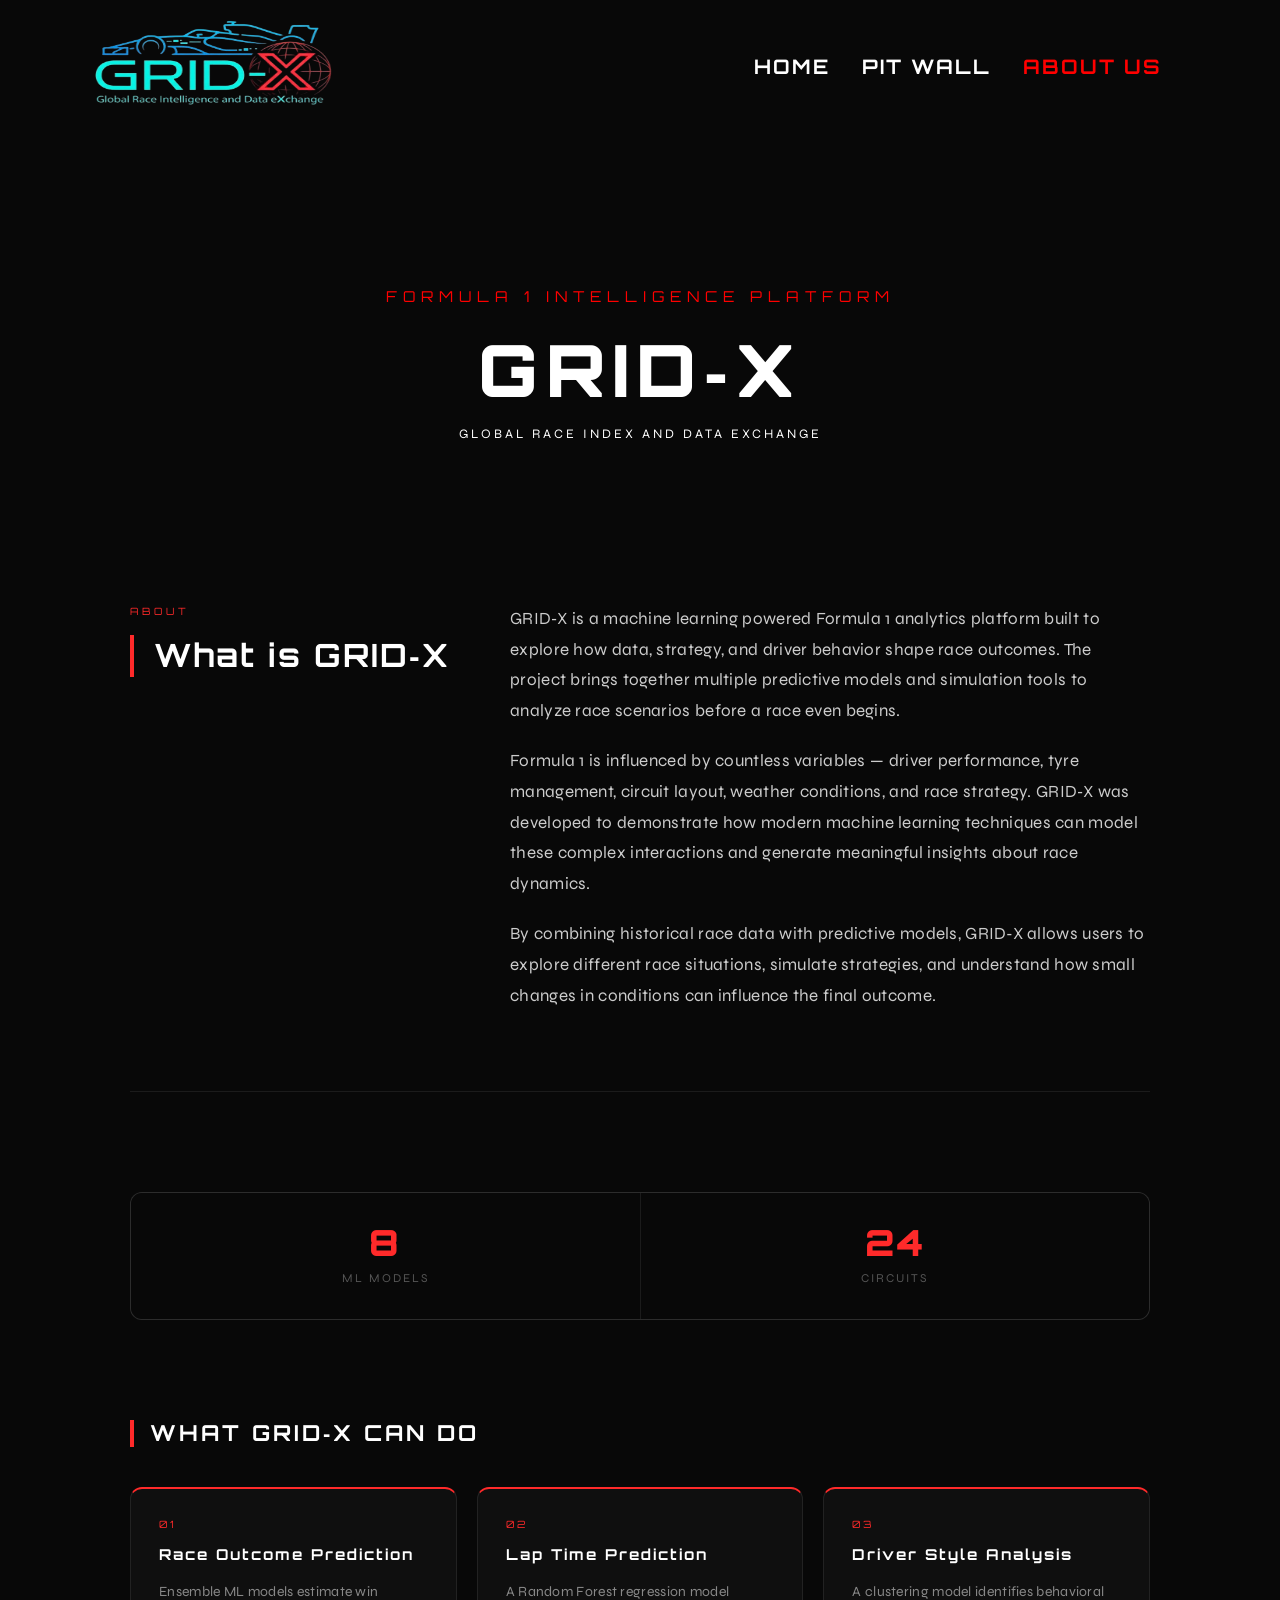
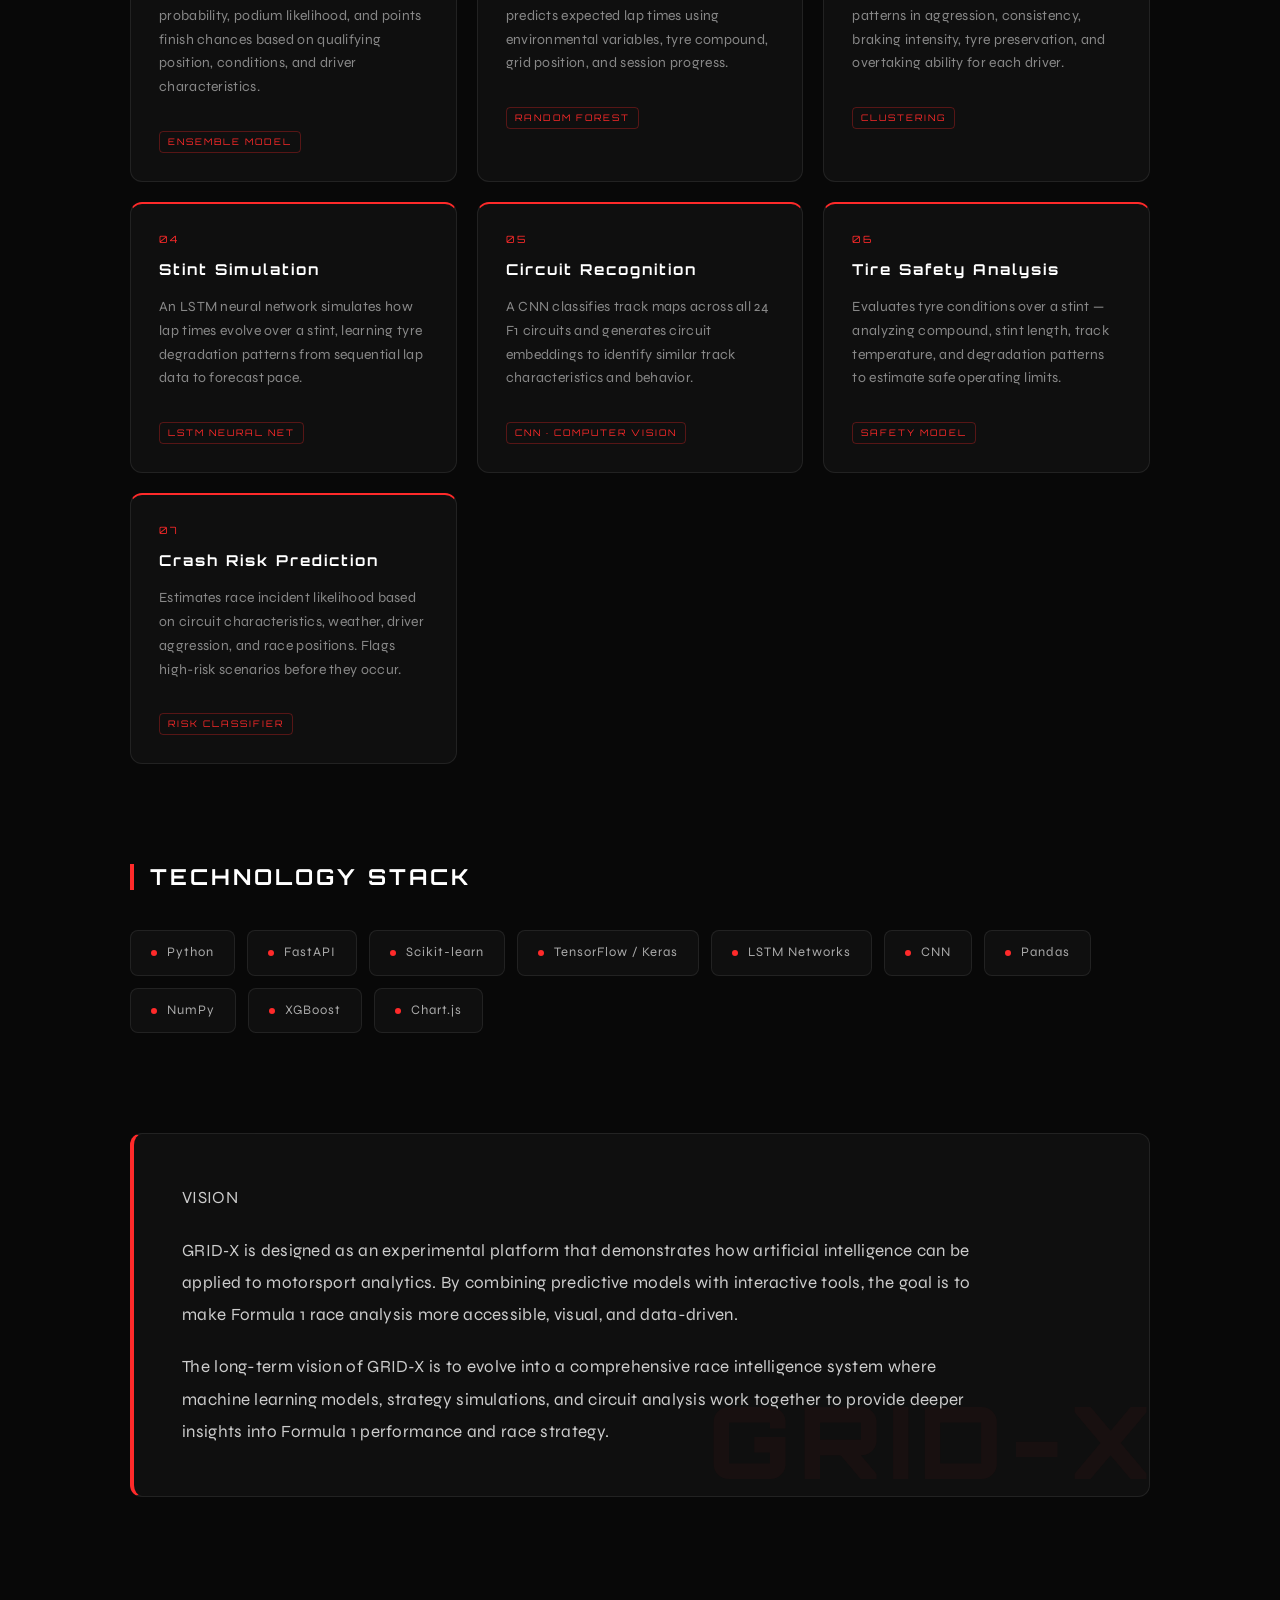
==== frontend/About_us.html @ c6104959 "GRID-X initial commit" ====
<!DOCTYPE html>
<html lang="en">
<head>
    <meta charset="UTF-8">
    <meta name="viewport" content="width=device-width, initial-scale=1.0">
    <title>About — GRID-X</title>
    <link href="https://cdn.jsdelivr.net/npm/bootstrap@5.3.0/dist/css/bootstrap.min.css" rel="stylesheet">
    <script src="https://cdn.jsdelivr.net/npm/bootstrap@5.3.0/dist/js/bootstrap.bundle.min.js"></script>
    <link href="https://fonts.googleapis.com/css2?family=Orbitron:wght@400;700;900&family=Syne:wght@400;500;600;700&display=swap" rel="stylesheet">
    <style>
        * { margin: 0; padding: 0; box-sizing: border-box; }

        :root {
            --red:     #ff2a2a;
            --bg:      #080808;
            --surface: rgba(255,255,255,0.03);
            --border:  rgba(255,255,255,0.08);
            --text:    #cccccc;
            --muted:   #555555;
            --white:   #ffffff;
        }

        body {
            background: var(--bg);
            color: var(--text);
            font-family: 'Syne', sans-serif;
            min-height: 100vh;
            overflow-x: hidden;
        }

        /* ===== NAVBAR ===== */
        .navbar {
    position: relative;
    z-index: 10;
    background:transparent !important;
    backdrop-filter:none;
    border-bottom: none;
}

.navbar-nav .nav-link {
    font-family: 'Orbitron', sans-serif !important;
    font-size: 20px !important;
    font-weight: 700 !important;
    letter-spacing: 2px;
    text-transform: uppercase;
    padding: 8px 16px !important;
}
.navbar-toggler {
    border-color: rgba(0, 0, 0, 0.3) !important;
}

.navbar-toggler-icon {
    background-image: url("data:image/svg+xml,%3csvg xmlns='http://www.w3.org/2000/svg' viewBox='0 0 30 30'%3e%3cpath stroke='rgba%28255%2C42%2C42%2C1%29' stroke-width='2' d='M4 7h22M4 15h22M4 23h22'/%3e%3c/svg%3e") !important;
}
.navbar-collapse {
    background:transparent;
    padding: 12px 20px;
    border-radius: 8px;
    margin-top: 8px;
}

.navbar-nav .nav-link.active   { color: #ff0000 !important; }
.navbar-nav .nav-link.inactive { color: #ffffff !important; }
.navbar-nav .nav-link:hover    { color: #5c5c5c !important; }
        /* ===== HERO ===== */
        .hero {
            position: relative;
            padding: 160px 20px 80px;
            display: flex;
            align-items: center;
            justify-content: center;
            overflow: hidden;
        }

        .hero-video {
            position: absolute;
            inset: 0;
            width: 100%;
            height: 100%;
            object-fit: cover;
            z-index: 0;
            opacity: 0.35;
        }

        .hero-overlay {
            position: absolute;
            inset: 0;
            background: linear-gradient(to bottom, rgba(8,8,8,0.3) 0%, rgba(8,8,8,0.5) 60%, rgba(8,8,8,1) 100%);
            z-index: 1;
        }

        .hero-content {
            position: relative;
            z-index: 2;
            text-align: center;
            padding: 0 40px;
        }

        .hero-tag {
            font-family: 'Orbitron', sans-serif;
            font-size: 15px;
            letter-spacing: 6px;
            color: #ff0000;
            text-transform: uppercase;
            margin-bottom: 24px;
            opacity: 0;
            animation: fadeUp 0.8s ease forwards 0.2s;
        }

        .hero-title {
            font-family: 'Orbitron', sans-serif;
            font-size: clamp(36px, 6vw, 72px);
            font-weight: 900;
            color: #ffffff;
            letter-spacing: 8px;
            text-transform: uppercase;
            line-height: 1;
            white-space: nowrap;
            opacity: 0;
            animation: fadeUp 0.8s ease forwards 0.4s;
        }

        .hero-line {
    font-family: 'Syne', sans-serif;
    font-size: 13px;
    color: #ffffff;
    letter-spacing: 3px;
    text-transform: uppercase;
    margin-top: 20px;
    white-space: nowrap;
    opacity: 0;
    animation: fadeUp 0.8s ease forwards 0.8s;
}

        /* ===== MAIN CONTENT ===== */
        .content {
            max-width: 1100px;
            margin: 0 auto;
            padding: 80px 40px 120px;
        }

        /* ===== INTRO ===== */
        .intro {
            display: grid;
            grid-template-columns: 1fr 2fr;
            gap: 60px;
            align-items: start;
            margin-bottom: 100px;
            padding-bottom: 80px;
            border-bottom: 1px solid var(--border);
        }

        .intro-label {
            font-family: 'Orbitron', sans-serif;
            font-size: 10px;
            letter-spacing: 4px;
            color: var(--red);
            text-transform: uppercase;
            margin-bottom: 16px;
        }

        .intro-heading {
            font-family: 'Orbitron', sans-serif;
            font-size: 32px;
            font-weight: 700;
            color: var(--white);
            letter-spacing: 2px;
            line-height: 1.3;
            border-left: 4px solid var(--red);
            padding-left: 20px;
        }

        .intro-body p {
            font-family: 'Syne', sans-serif;
            font-size: 17px;
            line-height: 1.8;
            color: var(--text);
            margin-bottom: 20px;
            letter-spacing: 0.3px;
        }

        .intro-body p:last-child { margin-bottom: 0; }

        /* ===== SECTION TITLE ===== */
        .section-title {
            font-family: 'Orbitron', sans-serif;
            font-size: 22px;
            font-weight: 700;
            color: var(--white);
            letter-spacing: 3px;
            text-transform: uppercase;
            border-left: 4px solid var(--red);
            padding-left: 16px;
            margin-bottom: 40px;
        }

        /* ===== MODULE CARDS ===== */
        .modules { margin-bottom: 100px; }

        .modules-grid {
            display: grid;
            grid-template-columns: repeat(auto-fill, minmax(300px, 1fr));
            gap: 20px;
        }

        .module-card {
            background: var(--surface);
            border: 1px solid var(--border);
            border-top: 2px solid var(--red);
            border-radius: 12px;
            padding: 28px;
            transition: 0.25s ease;
            position: relative;
            overflow: hidden;
        }

        .module-card::before {
            content: '';
            position: absolute;
            top: 0; left: 0;
            width: 100%; height: 100%;
            background: linear-gradient(135deg, rgba(255,42,42,0.04) 0%, transparent 60%);
            opacity: 0;
            transition: 0.25s ease;
        }

        .module-card:hover { border-color: rgba(255,255,255,0.15); transform: translateY(-4px); }
        .module-card:hover::before { opacity: 1; }

        .module-number {
            font-family: 'Orbitron', sans-serif;
            font-size: 10px;
            letter-spacing: 3px;
            color: var(--red);
            margin-bottom: 12px;
        }

        .module-name {
            font-family: 'Orbitron', sans-serif;
            font-size: 15px;
            font-weight: 700;
            color: var(--white);
            letter-spacing: 2px;
            margin-bottom: 14px;
        }

        .module-desc {
            font-family: 'Syne', sans-serif;
            font-size: 14px;
            line-height: 1.7;
            color: #888;
            letter-spacing: 0.3px;
        }

        .module-tag {
            display: inline-block;
            margin-top: 16px;
            font-family: 'Orbitron', sans-serif;
            font-size: 9px;
            letter-spacing: 2px;
            color: var(--red);
            border: 1px solid rgba(255,42,42,0.3);
            border-radius: 4px;
            padding: 3px 8px;
            text-transform: uppercase;
        }

        /* ===== TECH STACK ===== */
        .tech { margin-bottom: 100px; }

        .tech-grid {
            display: flex;
            flex-wrap: wrap;
            gap: 12px;
        }

        .tech-pill {
            background: var(--surface);
            border: 1px solid var(--border);
            border-radius: 8px;
            padding: 12px 20px;
            display: flex;
            align-items: center;
            gap: 10px;
            transition: 0.2s ease;
        }

        .tech-pill:hover {
            border-color: rgba(255,42,42,0.4);
            background: rgba(255,42,42,0.05);
        }

        .tech-dot {
            width: 6px;
            height: 6px;
            border-radius: 50%;
            background: var(--red);
            flex-shrink: 0;
        }

        .tech-pill span {
            font-family: 'Syne', sans-serif;
            font-size: 13px;
            letter-spacing: 1px;
            color: #aaa;
        }

        /* ===== VISION ===== */
        .vision {
            background: var(--surface);
            border: 1px solid var(--border);
            border-left: 4px solid var(--red);
            border-radius: 12px;
            padding: 48px;
            position: relative;
            overflow: hidden;
        }

        .vision::after {
            content: 'GRID-X';
            position: absolute;
            right: -10px;
            bottom: -20px;
            font-family: 'Orbitron', sans-serif;
            font-size: 100px;
            font-weight: 900;
            color: rgba(255,42,42,0.04);
            letter-spacing: 8px;
            pointer-events: none;
            user-select: none;
        }

        .vision-label {
            font-family: 'Orbitron', sans-serif;
            font-size: 10px;
            letter-spacing: 4px;
            color: var(--red);
            text-transform: uppercase;
            margin-bottom: 20px;
        }

        .vision p {
            font-family: 'Syne', sans-serif;
            font-size: 17px;
            line-height: 1.9;
            color: var(--text);
            margin-bottom: 20px;
            max-width: 800px;
            letter-spacing: 0.3px;
        }

        .vision p:last-child { margin-bottom: 0; }

        /* ===== STATS ===== */
        .stats {
            display: grid;
            grid-template-columns: repeat(2, 1fr);
            gap: 1px;
            background: var(--border);
            border: 1px solid var(--border);
            border-radius: 12px;
            overflow: hidden;
            margin-bottom: 100px;
        }

        .stat {
            background: var(--bg);
            padding: 32px 24px;
            text-align: center;
        }

        .stat-number {
            font-family: 'Orbitron', sans-serif;
            font-size: 36px;
            font-weight: 900;
            color: var(--red);
            letter-spacing: 2px;
            line-height: 1;
            margin-bottom: 8px;
        }

        .stat-label {
            font-family: 'Syne', sans-serif;
            font-size: 12px;
            letter-spacing: 2px;
            color: var(--muted);
            text-transform: uppercase;
        }

        /* ===== ANIMATIONS ===== */
        @keyframes fadeUp {
            from { opacity: 0; transform: translateY(24px); }
            to   { opacity: 1; transform: translateY(0); }
        }

        /* ===== RESPONSIVE ===== */
        @media (max-width: 900px) {
            .intro { grid-template-columns: 1fr; gap: 32px; }
        }

        @media (max-width: 600px) {
            .content { padding: 60px 24px 80px; }
            .vision { padding: 32px 24px; }
            .hero-title { font-size: 36px; }
        }
        @media (max-width: 768px) {
    .hero { padding: 120px 16px 60px; }
    .hero-tag { font-size: 11px; letter-spacing: 3px; }
    .hero-line { font-size: 11px; letter-spacing: 1px; white-space: normal; text-align: center; }
    .content { padding: 40px 16px 80px; }
    .intro { grid-template-columns: 1fr; gap: 24px; margin-bottom: 60px; }
    .intro-heading { font-size: 22px; }
    .intro-body p { font-size: 15px; }
    .modules-grid { grid-template-columns: 1fr; }
    .vision { padding: 24px 16px; }
    .vision p { font-size: 15px; }
    .navbar-nav .nav-link { font-size: 14px !important; letter-spacing: 1px; }
    .navbar-collapse { background: rgba(0,0,0,0.85); padding: 12px 16px; border-radius: 8px; }
}

@media (max-width: 480px) {
    .hero-title { font-size: 32px; letter-spacing: 4px; }
    .hero-tag { font-size: 9px; letter-spacing: 2px; }
    .section-title { font-size: 16px; letter-spacing: 1px; }
    .intro-heading { font-size: 18px; }
    .stat-number { font-size: 28px; }
    .stat-label { font-size: 10px; }
    .tech-pill { padding: 8px 14px; }
    .tech-pill span { font-size: 11px; }
}

@media (max-width: 360px) {
    .hero-title { font-size: 26px; letter-spacing: 2px; }
    .content { padding: 30px 12px 60px; }
    .module-card { padding: 20px; }
    .module-name { font-size: 13px; }
    .module-desc { font-size: 12px; }
}
    </style>
    <script src="sound.js"></script>
</head>
<body>

    <!-- NAVBAR -->
    <nav class="navbar navbar-expand-lg navbar-light">
        <div class="container">
            <a class="navbar-brand" href="index.html">
                <img src="image_folder/logo for now.jpg" alt="Logo" width="260" height="100">
            </a>
            <button class="navbar-toggler" type="button" data-bs-toggle="collapse" data-bs-target="#navbarNav">
                <span class="navbar-toggler-icon"></span>
            </button>
            <div class="collapse navbar-collapse justify-content-end" id="navbarNav">
                <ul class="navbar-nav">
                    <li class="nav-item"><a class="nav-link inactive" href="index.html">Home</a></li>
                    <li class="nav-item"><a class="nav-link inactive" href="pitwall.html">Pit Wall</a></li>
                    <li class="nav-item"><a class="nav-link active" href="About_us.html">About Us</a></li>
                </ul>
            </div>
        </div>
    </nav>

    <!-- HERO -->
    <section class="hero">
       
        <div class="hero-overlay"></div>
        <div class="hero-content">
            <p class="hero-tag">Formula 1 Intelligence Platform</p>
            <h1 class="hero-title">GRID&#8209;X</h1>
            <div class="hero-line">Global Race Index and Data eXchange</div>
        </div>
    </section>

    <!-- CONTENT -->
    <main class="content">

        <section class="intro">
            <div>
                <p class="intro-label">About</p>
                <h2 class="intro-heading">What is GRID&#8209;X</h2>
            </div>
            <div class="intro-body">
                <p>GRID&#8209;X is a machine learning powered Formula 1 analytics platform built to explore how data, strategy, and driver behavior shape race outcomes. The project brings together multiple predictive models and simulation tools to analyze race scenarios before a race even begins.</p>
                <p>Formula 1 is influenced by countless variables — driver performance, tyre management, circuit layout, weather conditions, and race strategy. GRID&#8209;X was developed to demonstrate how modern machine learning techniques can model these complex interactions and generate meaningful insights about race dynamics.</p>
                <p>By combining historical race data with predictive models, GRID&#8209;X allows users to explore different race situations, simulate strategies, and understand how small changes in conditions can influence the final outcome.</p>
            </div>
        </section>

        <div class="stats">
            <div class="stat">
                <div class="stat-number">8</div>
                <div class="stat-label">ML Models</div>
            </div>
            <div class="stat">
                <div class="stat-number">24</div>
                <div class="stat-label">Circuits</div>
            </div>
        </div>

        <section class="modules">
            <h2 class="section-title">What GRID&#8209;X Can Do</h2>
            <div class="modules-grid">
                <div class="module-card">
                    <div class="module-number">01</div>
                    <div class="module-name">Race Outcome Prediction</div>
                    <p class="module-desc">Ensemble ML models estimate win probability, podium likelihood, and points finish chances based on qualifying position, conditions, and driver characteristics.</p>
                    <span class="module-tag">Ensemble Model</span>
                </div>
                <div class="module-card">
                    <div class="module-number">02</div>
                    <div class="module-name">Lap Time Prediction</div>
                    <p class="module-desc">A Random Forest regression model predicts expected lap times using environmental variables, tyre compound, grid position, and session progress.</p>
                    <span class="module-tag">Random Forest</span>
                </div>
                <div class="module-card">
                    <div class="module-number">03</div>
                    <div class="module-name">Driver Style Analysis</div>
                    <p class="module-desc">A clustering model identifies behavioral patterns in aggression, consistency, braking intensity, tyre preservation, and overtaking ability for each driver.</p>
                    <span class="module-tag">Clustering</span>
                </div>
                <div class="module-card">
                    <div class="module-number">04</div>
                    <div class="module-name">Stint Simulation</div>
                    <p class="module-desc">An LSTM neural network simulates how lap times evolve over a stint, learning tyre degradation patterns from sequential lap data to forecast pace.</p>
                    <span class="module-tag">LSTM Neural Net</span>
                </div>
                <div class="module-card">
                    <div class="module-number">05</div>
                    <div class="module-name">Circuit Recognition</div>
                    <p class="module-desc">A CNN classifies track maps across all 24 F1 circuits and generates circuit embeddings to identify similar track characteristics and behavior.</p>
                    <span class="module-tag">CNN · Computer Vision</span>
                </div>
                <div class="module-card">
                    <div class="module-number">06</div>
                    <div class="module-name">Tire Safety Analysis</div>
                    <p class="module-desc">Evaluates tyre conditions over a stint — analyzing compound, stint length, track temperature, and degradation patterns to estimate safe operating limits.</p>
                    <span class="module-tag">Safety Model</span>
                </div>
                <div class="module-card">
                    <div class="module-number">07</div>
                    <div class="module-name">Crash Risk Prediction</div>
                    <p class="module-desc">Estimates race incident likelihood based on circuit characteristics, weather, driver aggression, and race positions. Flags high-risk scenarios before they occur.</p>
                    <span class="module-tag">Risk Classifier</span>
                </div>
            </div>
        </section>

        <section class="tech">
            <h2 class="section-title">Technology Stack</h2>
            <div class="tech-grid">
                <div class="tech-pill"><div class="tech-dot"></div><span>Python</span></div>
                <div class="tech-pill"><div class="tech-dot"></div><span>FastAPI</span></div>
                <div class="tech-pill"><div class="tech-dot"></div><span>Scikit-learn</span></div>
                <div class="tech-pill"><div class="tech-dot"></div><span>TensorFlow / Keras</span></div>
                <div class="tech-pill"><div class="tech-dot"></div><span>LSTM Networks</span></div>
                <div class="tech-pill"><div class="tech-dot"></div><span>CNN</span></div>
                <div class="tech-pill"><div class="tech-dot"></div><span>Pandas</span></div>
                <div class="tech-pill"><div class="tech-dot"></div><span>NumPy</span></div>
                <div class="tech-pill"><div class="tech-dot"></div><span>XGBoost</span></div>
                <div class="tech-pill"><div class="tech-dot"></div><span>Chart.js</span></div>
            </div>
        </section>

        <section class="vision">
            <p class="vision-label">Vision</p>
            <p>GRID&#8209;X is designed as an experimental platform that demonstrates how artificial intelligence can be applied to motorsport analytics. By combining predictive models with interactive tools, the goal is to make Formula 1 race analysis more accessible, visual, and data-driven.</p>
            <p>The long-term vision of GRID&#8209;X is to evolve into a comprehensive race intelligence system where machine learning models, strategy simulations, and circuit analysis work together to provide deeper insights into Formula 1 performance and race strategy.</p>
        </section>

    </main>

   

</body>
</html>
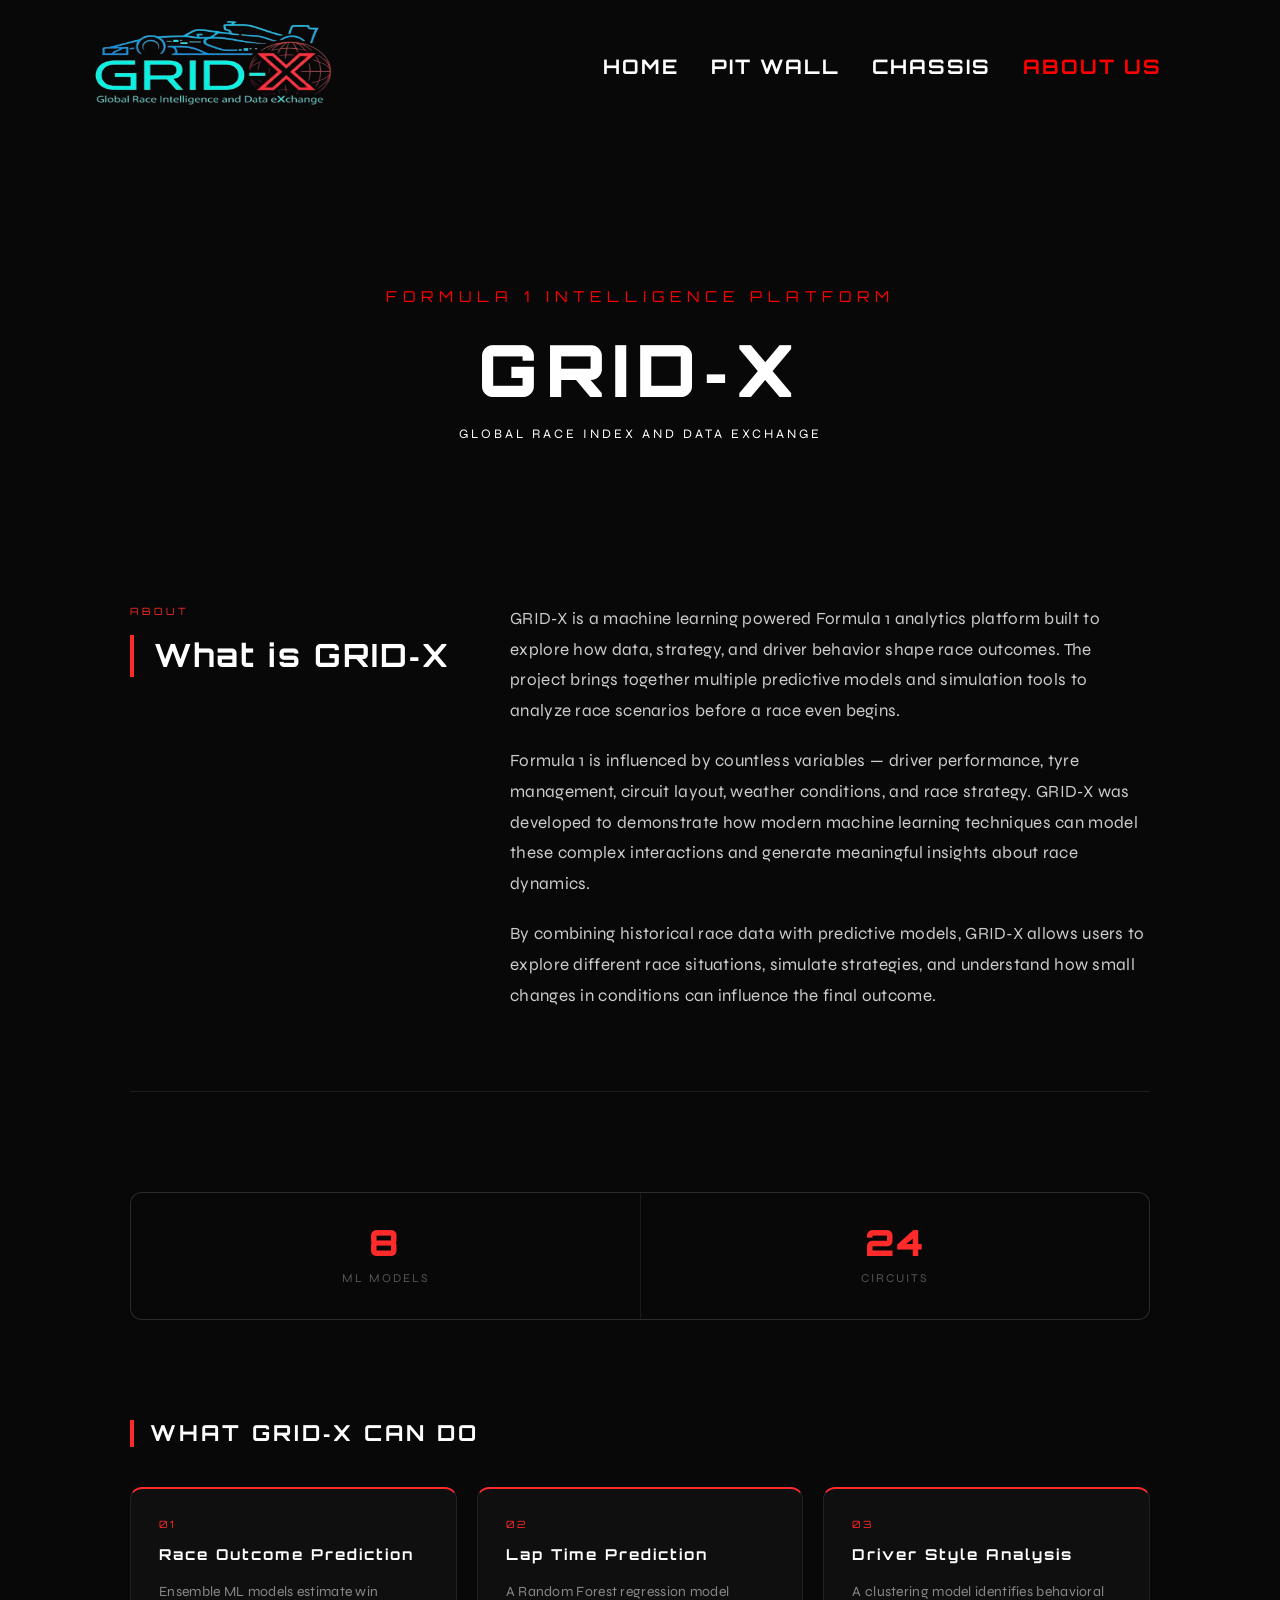
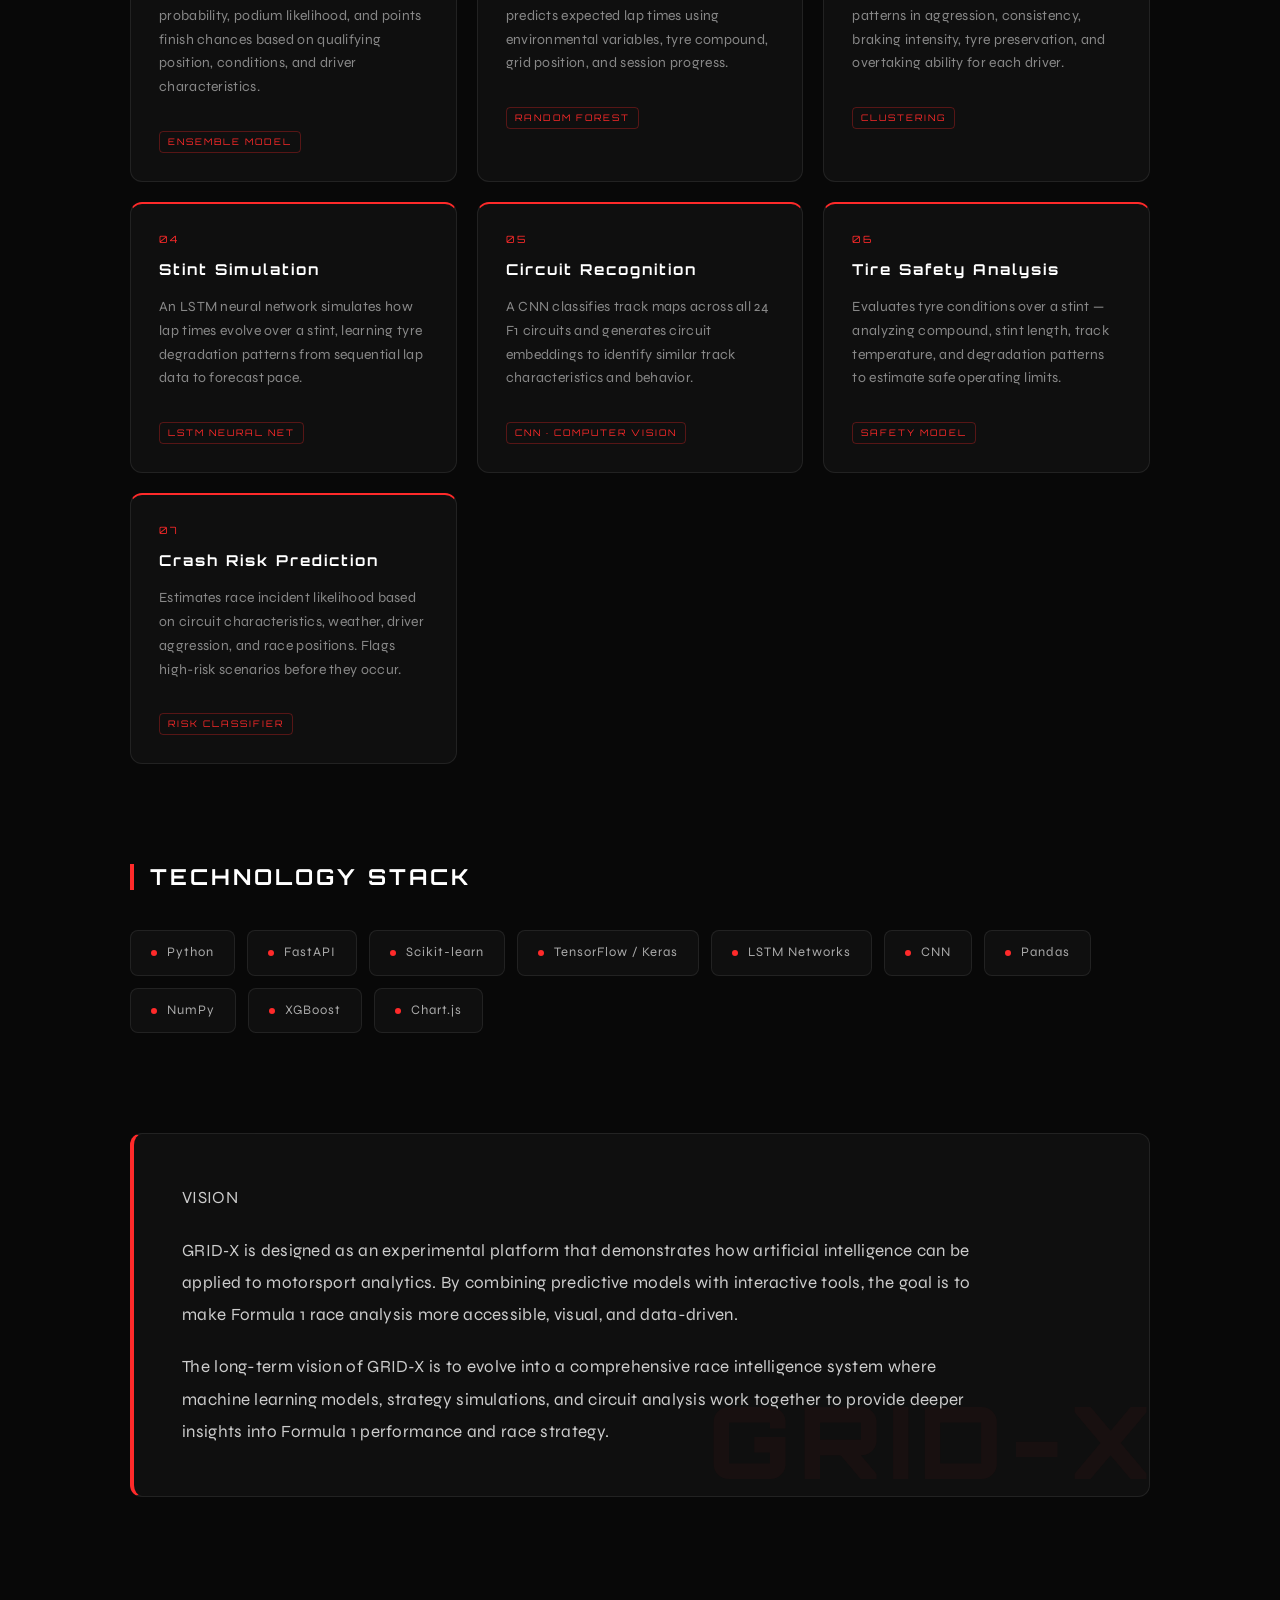
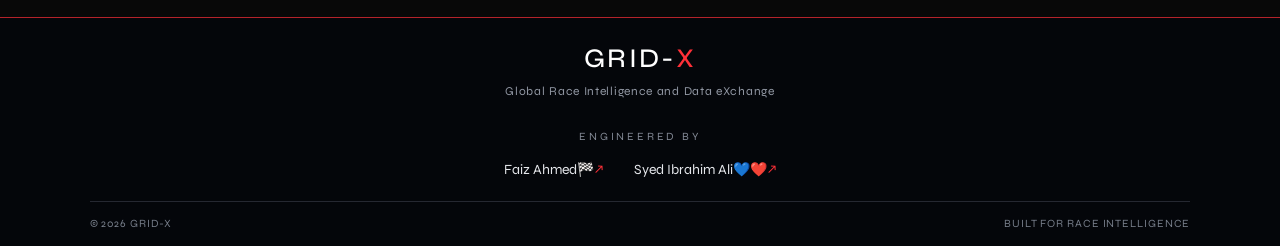
==== commit 8c1836b4: "Fix GRID-X backend and update frontend" ====
--- a/frontend/About_us.html
+++ b/frontend/About_us.html
@@ -454,6 +454,7 @@
                 <ul class="navbar-nav">
                     <li class="nav-item"><a class="nav-link inactive" href="index.html">Home</a></li>
                     <li class="nav-item"><a class="nav-link inactive" href="pitwall.html">Pit Wall</a></li>
+                    <li class="nav-item"><a class="nav-link inactive" href="chassis.html">Chassis </a></li>
                     <li class="nav-item"><a class="nav-link active" href="About_us.html">About Us</a></li>
                 </ul>
             </div>
@@ -570,6 +571,7 @@
     </main>
 
    
+<script src="footer.js"></script>
 
 </body>
 </html>
